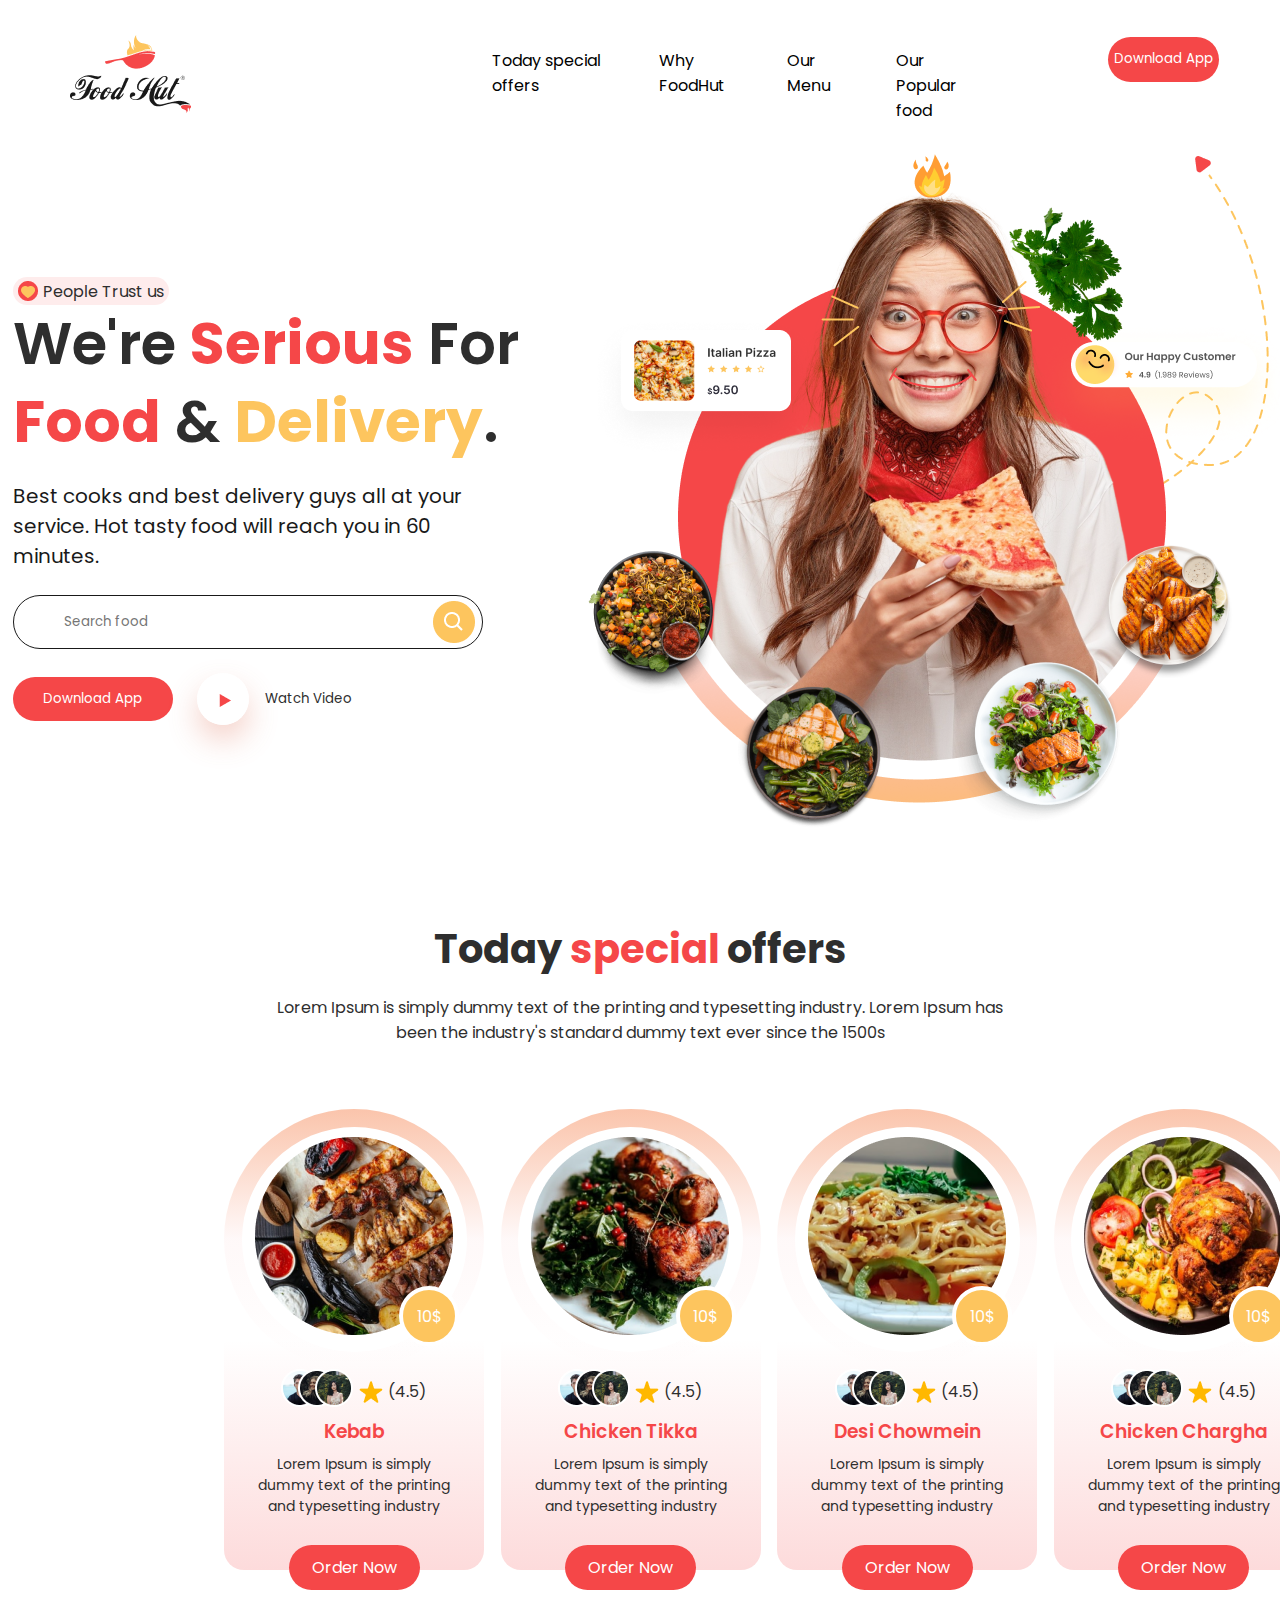
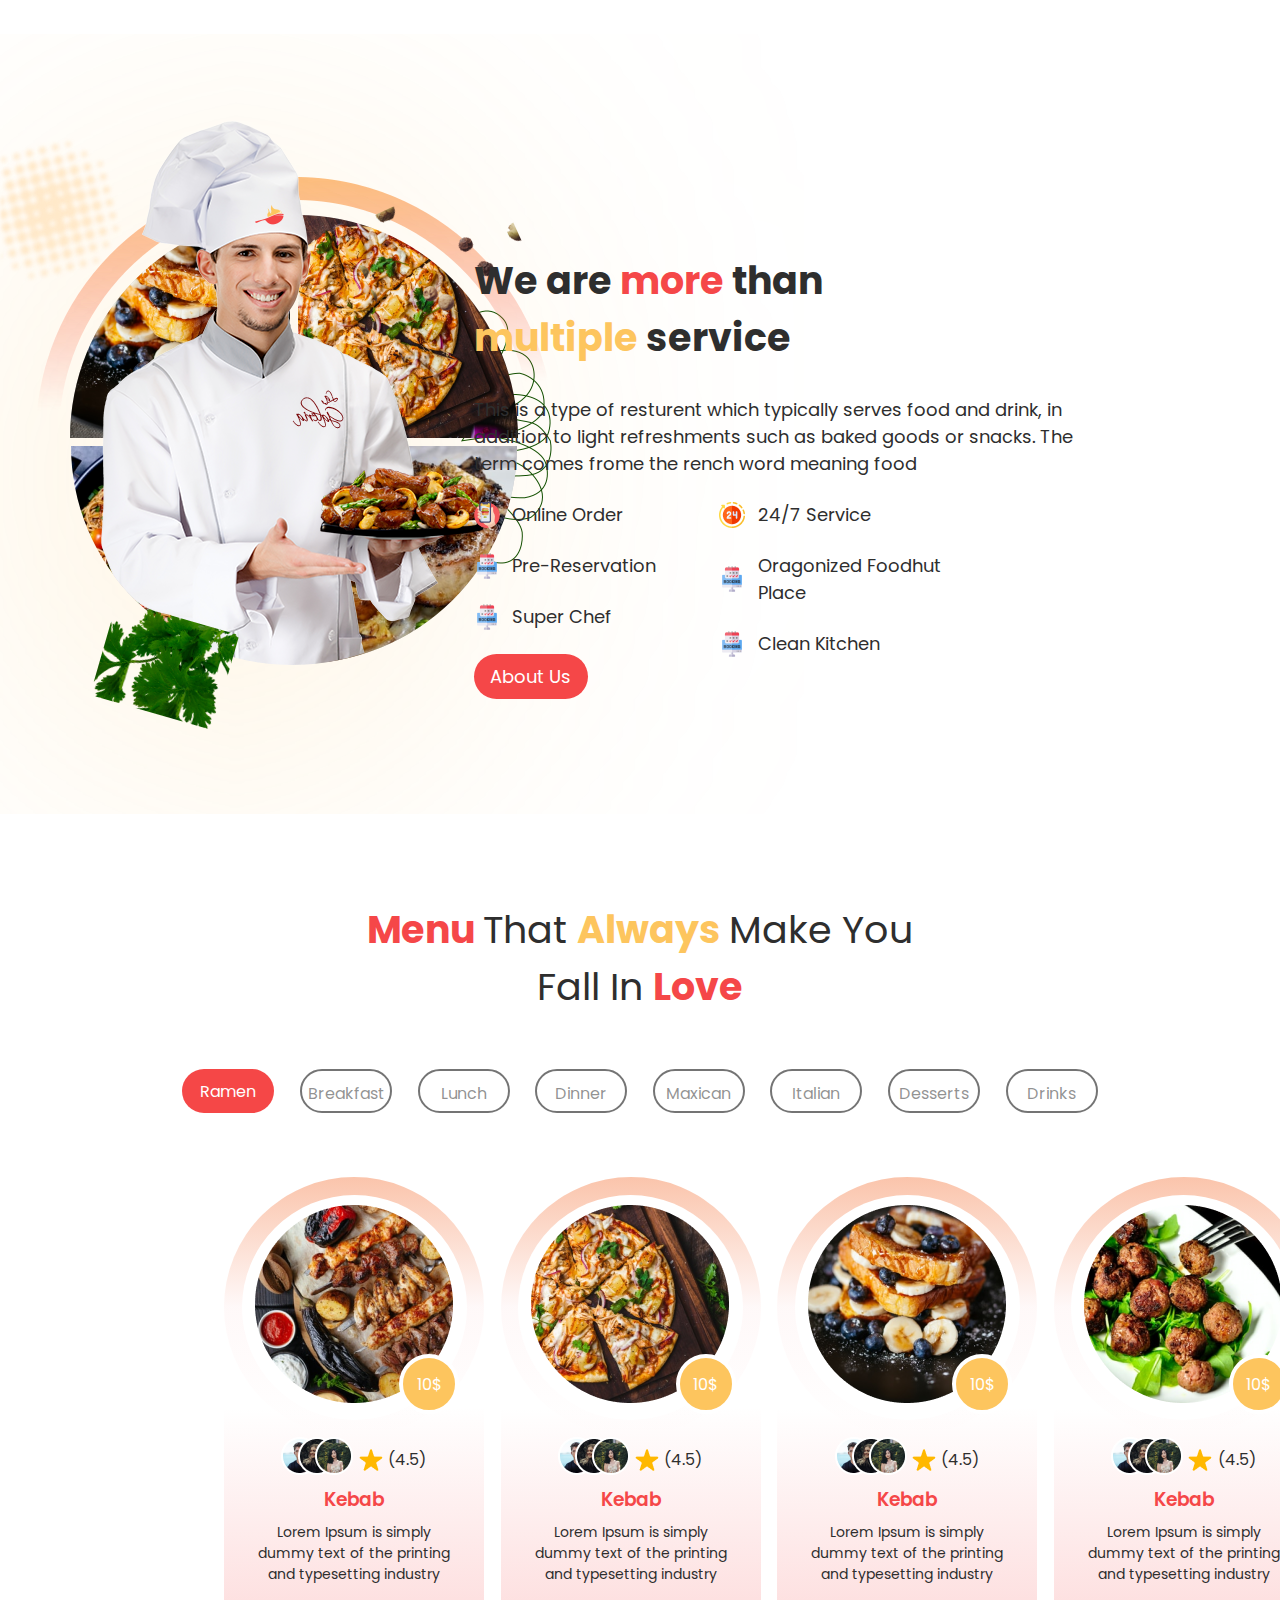
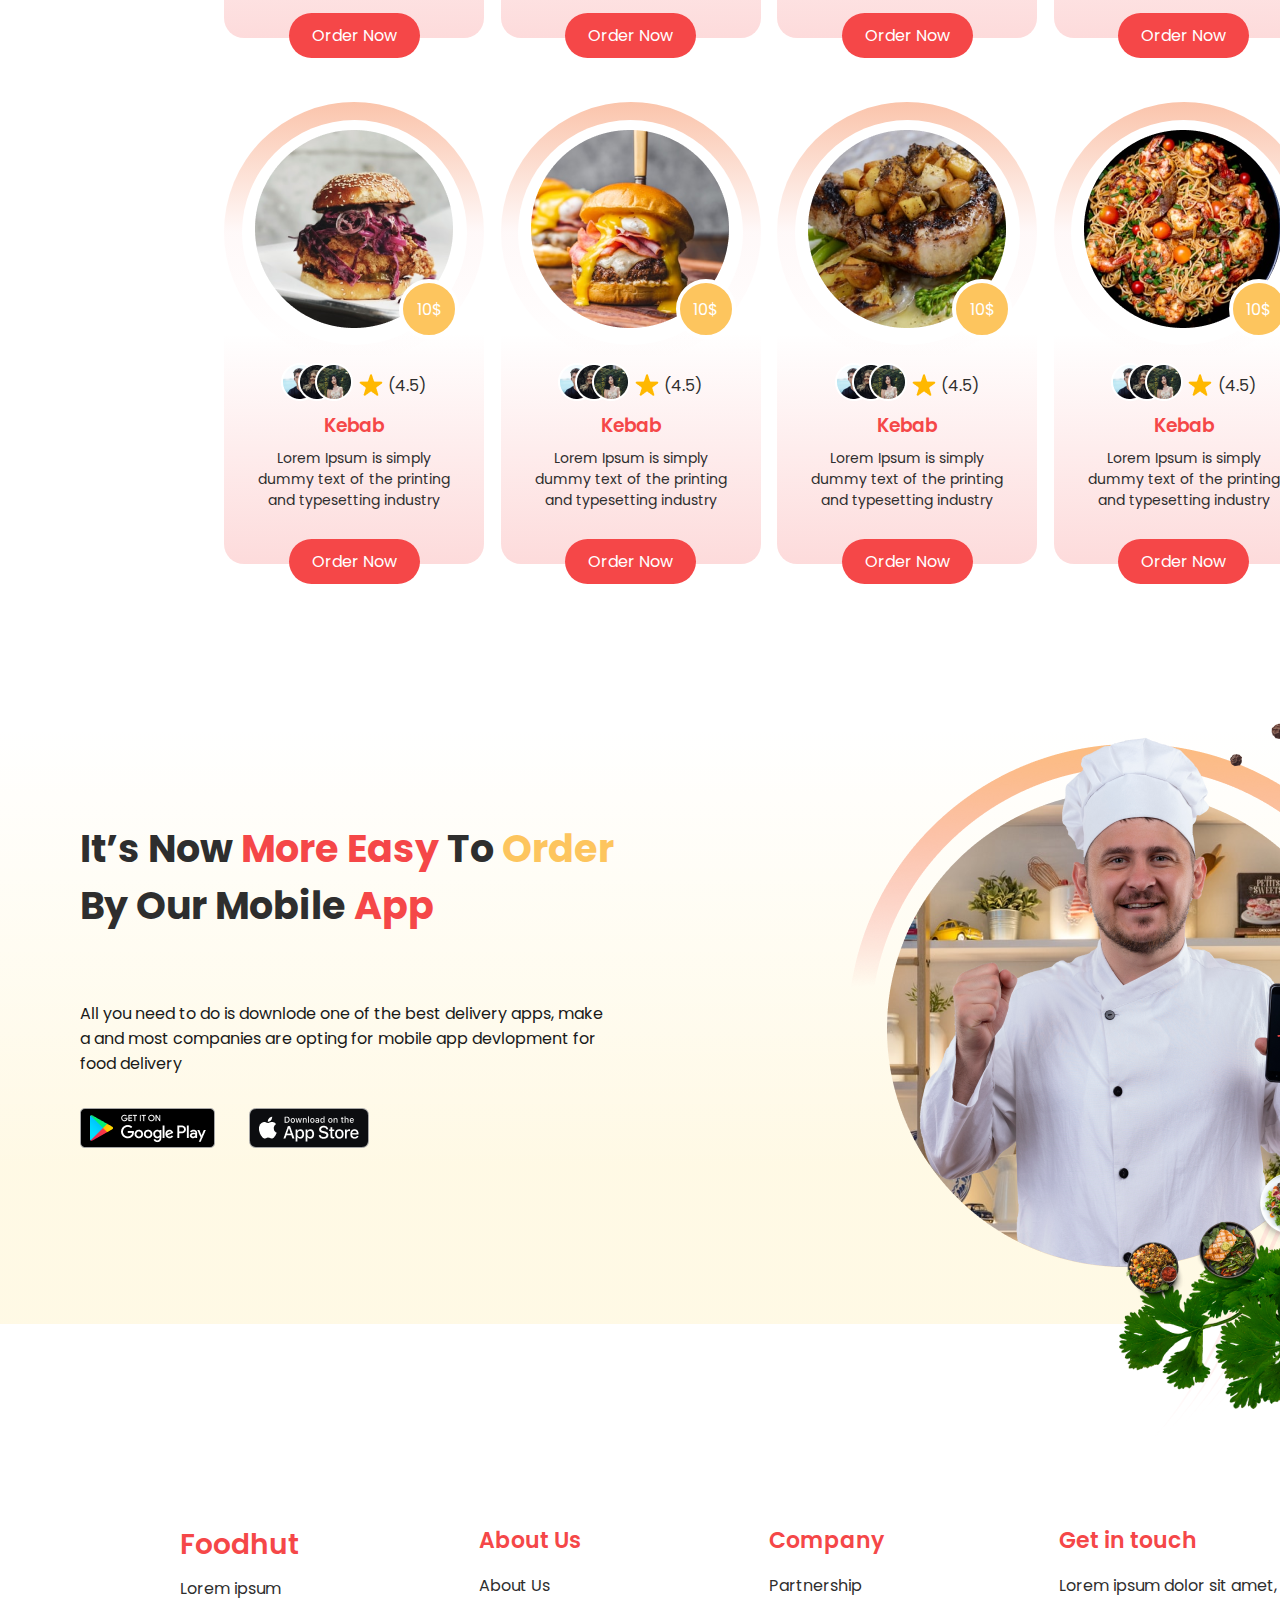
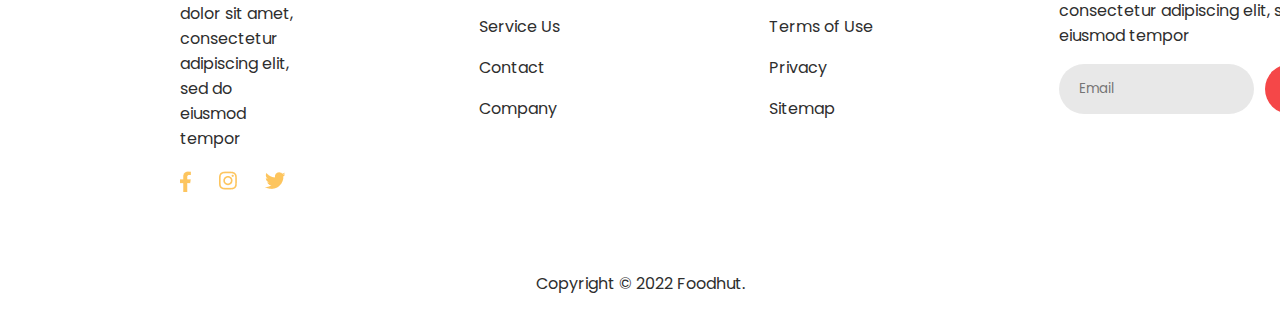
==== Senai-main/Senai-main/Food-Hut-main/index.html @ 5b0bd062 "Add files via upload" ====
<!DOCTYPE html>
<html lang="pt-br">

<head>
    <meta charset="UTF-8">
    <meta http-equiv="X-UA-Compatible" content="IE=edge">
    <meta name="viewport" content="width=device-width, initial-scale=1.0">
    <link rel="stylesheet" href="assets/css/reset.css">
    <link rel="stylesheet" href="assets/css/principal.css">
    <title>Food Hut</title>
</head>

<body>
    <header>
        <div class="img">
            <img src="assets/image/Logo.png" alt="">
        </div>
        <div>
            <nav>
                <a href="#">Today special offers</a>
                <a href="#">Why FoodHut</a>
                <a href="#">Our Menu</a>
                <a href="#">Our Popular food</a>
                <button class="button" id="button_header">Download App</button>
            </nav>
        </div>
    </header>

    <main>
        <section class="main_1">
            <div>
                <div class="heart">
                    <img src="assets/image/heart.png" alt="">
                    <span> People Trust us </span>
                </div>
                <h1 class="titulo">We're <span class="red_color">Serious</span> For <span class="red_color">Food</span> & <span class="yellow_color">Delivery</span>.</h1>
                <p>Best cooks and best delivery guys all at your service. Hot tasty food will reach you in 60 minutes.</p>
                <div class="search"><input type="search" name="" id="pesquisa" placeholder="Search food"><img class="yellow_search"src="assets/image/search.png" alt=""></div>
                <div class="two_buttons">
                    <input class="button" type="button" value="Download App">
                    <button class="video"><img src="assets/image/button_play.png" alt="">Watch Video</button>
                </div>
            </div>
            <div class="mulher">
                <img src="assets/image/mulher-telainicial.png" alt="">
            </div>
        </section>

        <section class="main_2">
            <div class="conteudo">
                <h2 class="titulo2">Today <span class="red_color">special</span> offers</h2>
                <p>Lorem Ipsum is simply dummy text of the printing and typesetting industry. Lorem Ipsum has been the industry's standard dummy text ever since the 1500s</p>
            </div>
            <div class="pratos">
                <div class="prato">
                    <div class="gradiente_div">
                        <div class="white_div">
                            <div class="comida_png">
                                <img src="assets/image/prato1.png" alt="">
                            </div>
                        </div>
                    </div>
                    <div class="price"><span>10$</span></div>
                        <div class="pessoas">
                            <div class="imagens">
                                <img class="imagem1" src="assets/image/iconepequeno.png" alt="">
                                <img src="assets/image/iconepequeno1.png" alt="">
                                <img src="assets/image/iconepequeno2.png" alt="">
                            </div>
                            <img src="assets/image/star.png" alt="">
                            <span>(4.5)</span>
                        </div>
                    <h3 class="nome_prato">Kebab</h3>
                    <p>Lorem Ipsum is simply dummy text of the printing and typesetting industry</p>
                    <button class="order_now">Order Now</button>
                </div>
                <div class="prato">
                    <div class="gradiente_div">
                        <div class="white_div">
                            <div class="comida_png">
                                <img src="assets/image/prato2.png" alt="">
                            </div>
                        </div>
                    </div>
                    <div class="price"><span>10$</span></div>
                        <div class="pessoas">
                            <div class="imagens">
                                <img class="imagem1" src="assets/image/iconepequeno.png" alt="">
                                <img src="assets/image/iconepequeno1.png" alt="">
                                <img src="assets/image/iconepequeno2.png" alt="">
                            </div>
                            <img src="assets/image/star.png" alt="">
                            <span>(4.5)</span>
                        </div>
                    <h3 class="nome_prato">Chicken Tikka</h3>
                    <p>Lorem Ipsum is simply dummy text of the printing and typesetting industry</p>
                    <button class="order_now">Order Now</button>
                </div>
                <div class="prato">
                    <div class="gradiente_div">
                        <div class="white_div">
                            <div class="comida_png">
                                <img src="assets/image/prato3.png" alt="">
                            </div>
                        </div>
                    </div>
                    <div class="price"><span>10$</span></div>
                        <div class="pessoas">
                            <div class="imagens">
                                <img class="imagem1" src="assets/image/iconepequeno.png" alt="">
                                <img src="assets/image/iconepequeno1.png" alt="">
                                <img src="assets/image/iconepequeno2.png" alt="">
                            </div>
                            <img src="assets/image/star.png" alt="">
                            <span>(4.5)</span>
                        </div>
                    <h3 class="nome_prato">Desi Chowmein</h3>
                    <p>Lorem Ipsum is simply dummy text of the printing and typesetting industry</p>
                    <button class="order_now">Order Now</button>
                </div>
                <div class="prato">
                    <div class="gradiente_div">
                        <div class="white_div">
                            <div class="comida_png">
                                <img src="assets/image/prato4.png" alt="">
                            </div>
                        </div>
                    </div>
                    <div class="price"><span>10$</span></div>
                        <div class="pessoas">
                            <div class="imagens">
                                <img class="imagem1" src="assets/image/iconepequeno.png" alt="">
                                <img src="assets/image/iconepequeno1.png" alt="">
                                <img src="assets/image/iconepequeno2.png" alt="">
                            </div>
                            <img src="assets/image/star.png" alt="">
                            <span>(4.5)</span>
                        </div>
                    <h3 class="nome_prato">Chicken Chargha</h3>
                    <p>Lorem Ipsum is simply dummy text of the printing and typesetting industry</p>
                    <button class="order_now">Order Now</button>
                </div>
            </div>
        </section>

        <section class="main_3">
            <div class="mano">
                <div>
                    <img src="assets/image/cozinheiro (1).png" alt="">
                </div>
            </div>
            <div class="lado2">
                <div>
                    <h2 class="titulo3">We are <span class="red_color">more</span> than <span class="yellow_color">multiple</span> service</h2>
                    <p>This is a type of resturent which typically serves food and drink, in addition to light refreshments such as baked goods or snacks. The term comes frome the rench word meaning food</p>
                </div>
                <div class="servicos">
                    <div class="servico1">
                        <h5 class="servico"><img src="assets/image/icon1.png" alt="">Online Order</h5>
                        <h5 class="servico"><img src="assets/image/icon3-6.png" alt="">Pre-Reservation</h5>
                        <h5 class="servico"><img src="assets/image/icon3-6.png" alt="">Super Chef</h5>
                        <button class="about_us">About Us</button>
                    </div>
                    <div class="servico2">
                        <h5 class="servico"><img src="assets/image/icon2.png" alt="">24/7 Service</h5>
                        <h5 class="servico"><img src="assets/image/icon3-6.png" alt="">Oragonized Foodhut Place</h5>
                        <h5 class="servico"><img src="assets/image/icon3-6.png" alt="">Clean Kitchen</h5>
                    </div>
                </div>
            </div>
        </section>

        <section class="main_4">
            <div>
                <h2 class="titulo4"><span class="red_color"> Menu </span> That <span class="yellow_color"> Always </span> Make You Fall In <span class="red_color"> Love </span></h2>
            </div>
            <ul class="lista" id="link">
                <li><a id="ramen" href="#">Ramen</a></li>
                <li><a class="opacidade" href="#">Breakfast</a></li>
                <li><a class="opacidade" href="#">Lunch</a></li>
                <li><a class="opacidade" href="#">Dinner</a></li>
                <li><a class="opacidade" href="#">Maxican</a></li>
                <li><a class="opacidade" href="#">Italian</a></li>
                <li><a class="opacidade" href="#">Desserts</a></li>
                <li><a class="opacidade" href="#">Drinks</a></li>
            </ul>
            <div class="pratos">
                <div class="prato">
                    <div class="gradiente_div">
                        <div class="white_div">
                            <div class="comida_png">
                                <img src="assets/image/prato5.png" alt="">
                            </div>
                        </div>
                    </div>
                    <div class="price"><span>10$</span></div>
                        <div class="pessoas">
                            <div class="imagens">
                                <img class="imagem1" src="assets/image/iconepequeno.png" alt="">
                                <img src="assets/image/iconepequeno1.png" alt="">
                                <img src="assets/image/iconepequeno2.png" alt="">
                            </div>
                            <img src="assets/image/star.png" alt="">
                            <span>(4.5)</span>
                        </div>
                    <h3 class="nome_prato">Kebab</h3>
                    <p>Lorem Ipsum is simply dummy text of the printing and typesetting industry</p>
                    <button class="order_now">Order Now</button>
                </div>
                <div class="prato">
                    <div class="gradiente_div">
                        <div class="white_div">
                            <div class="comida_png">
                                <img src="assets/image/prato6.png" alt="">
                            </div>
                        </div>
                    </div>
                    <div class="price"><span>10$</span></div>
                        <div class="pessoas">
                            <div class="imagens">
                                <img class="imagem1" src="assets/image/iconepequeno.png" alt="">
                                <img src="assets/image/iconepequeno1.png" alt="">
                                <img src="assets/image/iconepequeno2.png" alt="">
                            </div>
                            <img src="assets/image/star.png" alt="">
                            <span>(4.5)</span>
                        </div>
                    <h3 class="nome_prato">Kebab</h3>
                    <p>Lorem Ipsum is simply dummy text of the printing and typesetting industry</p>
                    <button class="order_now">Order Now</button>
                </div>
                <div class="prato">
                    <div class="gradiente_div">
                        <div class="white_div">
                            <div class="comida_png">
                                <img src="assets/image/prato7.png" alt="">
                            </div>
                        </div>
                    </div>
                    <div class="price"><span>10$</span></div>
                        <div class="pessoas">
                            <div class="imagens">
                                <img class="imagem1" src="assets/image/iconepequeno.png" alt="">
                                <img src="assets/image/iconepequeno1.png" alt="">
                                <img src="assets/image/iconepequeno2.png" alt="">
                            </div>
                            <img src="assets/image/star.png" alt="">
                            <span>(4.5)</span>
                        </div>
                    <h3 class="nome_prato">Kebab</h3>
                    <p>Lorem Ipsum is simply dummy text of the printing and typesetting industry</p>
                    <button class="order_now">Order Now</button>
                </div>
                <div class="prato">
                    <div class="gradiente_div">
                        <div class="white_div">
                            <div class="comida_png">
                                <img src="assets/image/prato8.png" alt="">
                            </div>
                        </div>
                    </div>
                    <div class="price"><span>10$</span></div>
                        <div class="pessoas">
                            <div class="imagens">
                                <img class="imagem1" src="assets/image/iconepequeno.png" alt="">
                                <img src="assets/image/iconepequeno1.png" alt="">
                                <img src="assets/image/iconepequeno2.png" alt="">
                            </div>
                            <img src="assets/image/star.png" alt="">
                            <span>(4.5)</span>
                        </div>
                    <h3 class="nome_prato">Kebab</h3>
                    <p>Lorem Ipsum is simply dummy text of the printing and typesetting industry</p>
                    <button class="order_now">Order Now</button>
                </div>
            </div>
            <div class="pratos">
                <div class="prato">
                    <div class="gradiente_div">
                        <div class="white_div">
                            <div class="comida_png">
                                <img src="assets/image/prato9.png" alt="">
                            </div>
                        </div>
                    </div>
                    <div class="price"><span>10$</span></div>
                        <div class="pessoas">
                            <div class="imagens">
                                <img class="imagem1" src="assets/image/iconepequeno.png" alt="">
                                <img src="assets/image/iconepequeno1.png" alt="">
                                <img src="assets/image/iconepequeno2.png" alt="">
                            </div>
                            <img src="assets/image/star.png" alt="">
                            <span>(4.5)</span>
                        </div>
                    <h3 class="nome_prato">Kebab</h3>
                    <p>Lorem Ipsum is simply dummy text of the printing and typesetting industry</p>
                    <button class="order_now">Order Now</button>
                </div>
                <div class="prato">
                    <div class="gradiente_div">
                        <div class="white_div">
                            <div class="comida_png">
                                <img src="assets/image/prato10.png" alt="">
                            </div>
                        </div>
                    </div>
                    <div class="price"><span>10$</span></div>
                        <div class="pessoas">
                            <div class="imagens">
                                <img class="imagem1" src="assets/image/iconepequeno.png" alt="">
                                <img src="assets/image/iconepequeno1.png" alt="">
                                <img src="assets/image/iconepequeno2.png" alt="">
                            </div>
                            <img src="assets/image/star.png" alt="">
                            <span>(4.5)</span>
                        </div>
                    <h3 class="nome_prato">Kebab</h3>
                    <p>Lorem Ipsum is simply dummy text of the printing and typesetting industry</p>
                    <button class="order_now">Order Now</button>
                </div>
                <div class="prato">
                    <div class="gradiente_div">
                        <div class="white_div">
                            <div class="comida_png">
                                <img src="assets/image/prato11.png" alt="">
                            </div>
                        </div>
                    </div>
                    <div class="price"><span>10$</span></div>
                        <div class="pessoas">
                            <div class="imagens">
                                <img class="imagem1" src="assets/image/iconepequeno.png" alt="">
                                <img src="assets/image/iconepequeno1.png" alt="">
                                <img src="assets/image/iconepequeno2.png" alt="">
                            </div>
                            <img src="assets/image/star.png" alt="">
                            <span>(4.5)</span>
                        </div>
                    <h3 class="nome_prato">Kebab</h3>
                    <p>Lorem Ipsum is simply dummy text of the printing and typesetting industry</p>
                    <button class="order_now">Order Now</button>
                </div>
                <div class="prato">
                    <div class="gradiente_div">
                        <div class="white_div">
                            <div class="comida_png">
                                <img src="assets/image/prato12.png" alt="">
                            </div>
                        </div>
                    </div>
                    <div class="price"><span>10$</span></div>
                        <div class="pessoas">
                            <div class="imagens">
                                <img class="imagem1" src="assets/image/iconepequeno.png" alt="">
                                <img src="assets/image/iconepequeno1.png" alt="">
                                <img src="assets/image/iconepequeno2.png" alt="">
                            </div>
                            <img src="assets/image/star.png" alt="">
                            <span>(4.5)</span>
                        </div>
                    <h3 class="nome_prato">Kebab</h3>
                    <p>Lorem Ipsum is simply dummy text of the printing and typesetting industry</p>
                    <button class="order_now">Order Now</button>
                </div>
            </div>
        </section>

        <section class="main_5">
            <div class="div_esquerda">
                <h2 class="titulo5">It’s Now <span class="red_color"> More Easy </span class="red_color"> to <span class="yellow_color"> Order </span> by Our Mobile <span class="red_color"> App </span></h2>
                <p>All you need to do is downlode one of the best delivery apps, make a and most companies are opting for mobile app devlopment for food delivery</p>
                <div class="instalar">
                    <img src="assets/image/google play.png" alt="">
                    <img src="assets/image/app store.png" alt="">
                </div>
            </div>
            <div class="rapaz">
                <img src="assets/image/rapaz3.png" alt=" ">
            </div>
        </section>
    </main>

    <footer>
        <div class="footer">
            <div class="foodhut">
                <h3 class="titulo6">Foodhut</h3>
                <p>Lorem ipsum dolor sit amet, consectetur adipiscing elit, sed do eiusmod tempor </p>
                <div class="social">
                    <a href=""><img src="assets/image/facebook.png " alt=" "></a>
                    <a href=""><img src="assets/image/instagram.png " alt=" "></a>
                    <a href=""><img src="assets/image/twitter.png " alt=" "></a>
                </div>
            </div>
            <div>
                <ul class="sobre">
                    <h3 class="subtitulo">About Us</h3>
                    <li><a class="lista1" href="">About Us</a></li>
                    <li><a class="lista1" href="">Service Us</a></li>
                    <li><a class="lista1" href="">Contact</a></li>
                    <li><a class="lista1" href="">Company</a></li>
                </ul>
            </div>
            <div>
                <ul class="sobre">
                    <h3 class="subtitulo">Company</h3>
                    <li><a class="lista1" href="">Partnership</a></li>
                    <li><a class="lista1" href="">Terms of Use</a></li>
                    <li><a class="lista1" href="">Privacy</a></li>
                    <li><a class="lista1" href="">Sitemap</a></li>
                </ul>
            </div>
            <div class="subscribe">
                <h3>Get in touch</h3>
                <p>Lorem ipsum dolor sit amet, consectetur adipiscing elit, sed do eiusmod tempor</p>
                <div class="sub_botoes">
                    <input class="email" type="email " name=" " id=" " placeholder="Email ">
                    <input class="submit" type="submit " value="Subscribe ">
                </div>
            </div>
        </div>
        <div class="copyright">
            <p>Copyright © 2022 Foodhut.</p>
        </div>
    </footer>
</body>

</html>
---- Senai-main/Senai-main/Food-Hut-main/assets/css/principal.css ----
@import url('https://fonts.googleapis.com/css2?family=Poppins:ital,wght@0,100;0,200;0,300;0,400;0,500;0,600;0,700;0,800;0,900;1,100;1,200;1,300;1,400;1,500;1,600;1,700;1,800;1,900&display=swap');
* {
    padding: 0;
    margin: 0;
    box-sizing: border-box;
    font-family: 'Poppins', sans-serif;
    font-weight: 400;
    color: #2E2E2E;
}

header {
    display: flex;
    align-items: center;
    justify-content: space-between;
}

header .img {
    margin-right: 16.8rem;
    margin-top: 2rem;
    margin-left: 4.375rem;
}

nav {
    display: flex;
    margin-right: 3.8rem;
}

nav a {
    margin-top: 3rem;
    color: #000;
    text-decoration: dashed;
    margin-right: 1.5rem;
    margin-left: 2rem;
    display: flex;
    flex-direction: row;
    align-items: flex-start;
    padding: 0px;
    gap: 50px;
}

#button_header {
    margin-top: 2.3rem;
    margin-left: 6rem;
}

.button {
    background-color: #F54748;
    width: 10rem;
    height: 2.8rem;
    border-radius: 6.25rem;
    border: none;
    color: #fff;
}

body {
    overflow-x: hidden;
}

.main_1 {
    margin-top: 1.5rem;
    display: flex;
    justify-content: space-around;
    align-items: center;
}

.heart {
    width: fit-content;
    padding: 5px;
    font-size: 1rem;
    height: 28px;
    background: rgba(245, 71, 71, 0.1);
    border-radius: 100px;
    display: flex;
    align-items: center;
    gap: 5px;
}

.titulo {
    font-size: 58px;
    width: 530px;
    height: 156px;
    line-height: 78px;
    font-weight: 600;
}

.main_1 .red_color {
    color: #F54748;
    font-weight: 650;
}

.main_1 .yellow_color {
    color: #FDC55E;
    font-weight: 650;
}

.main_1 p {
    margin-top: 20px;
    width: 500px;
    font-size: 20px;
    color: #191919;
}

#pesquisa {
    border-radius: 100px;
    border: 0.1px solid #191919;
    width: 470px;
    height: 54px;
    padding-left: 20px;
    background-image: url('/Food-Hut-main/assets/image/blacksearch.png');
    background-repeat: no-repeat;
    background-position: 20px center;
    padding-left: 50px;
}

.search {
    margin-top: 1.5rem;
    display: flex;
    align-items: center;
  
}

.yellow_search {
    margin-left: -50px;
}

.two_buttons {
    display: flex;
    align-items: center;
    gap: 1.5rem;
    margin-top: 1.5rem;
}

.video {
    display: flex;
    align-items: center;
    background: none;
    border: none;
    cursor: pointer;
    gap: 1rem;
}

.video img {
    height: 52px;
    box-shadow: 0 15px 30px rgba(223, 105, 81, 0.3);
    border-radius: 100%;
}

.mulher {
    margin-bottom: 1.5rem;
    width: 699px;
    height: 684px;
}

.main_2 {
    margin-top: 4rem;
}

.main_2 .red_color {
    color: #F54748;
    font-weight: 700;
    font-size: 40px;
}

.titulo2 {
    font-weight: 700;
    font-size: 40px;
}

h2,
.conteudo p {
    text-align: center;
    display: block;
    width: 60%;
    margin-inline: auto;
}

.conteudo h2 {
    margin-bottom: 1rem;
}


.pratos {
    margin-top: 4rem;
    display: flex;
    margin-inline: auto;
    width: 65%;
    align-items: center;
    gap: 2%;
}

.pessoas {
    display: flex;
    margin: 3px 0;
    align-items: center;
    gap: 2%;
    justify-content: center;
    margin-top: -0.5rem;
}

.imagens img {
    margin-left: -25px;
}

.imagens .imagem1 {
    margin-left: 0;
}

.pratos h4 {
    display: flex;
    align-items: center;
    justify-content: center;
    font-size: 20px;
    gap: 3%;
    margin-top: 1rem;
    margin-bottom: 1rem;
    font-weight: 450;
}

.pratos p {
    width: 80%;
    text-align: center;
    margin-inline: auto;
    font-size: 14px;
}

.prato {
    width: 55%;
    text-align: center;
    background: linear-gradient(179.69deg, rgba(255, 255, 255, 0) 50%, #F54748 303.75%);
    border-radius: 20px;
}

.gradiente_div {
    background-image: linear-gradient(360deg, #f5474700, #f5474709, #f57e4774);
    border-radius: 100%;
    width: 260px;
    height: 260px;
    margin: auto;
    display: flex;
    align-items: center;
    justify-content: center;
}

.white_div {
    background-color: white;
    border-radius: 100%;
    width: 225px;
    height: 225px;
    display: flex;
    align-items: center;
    justify-content: center;
}

.price {
    position: relative;
    background: #FDC55E;
    border-radius: 100%;
    width: 60px;
    height: 60px;
    border: 4px solid white;
    top: -83px;
    left: 175px;
    display: flex;
    justify-content: center;
    align-items: center; 
    margin-bottom: -23%;
}

.price span {
    color: white;
}

.nome_prato {
    color: #F54748;
    font-weight: 600;
    margin-bottom: 0.5rem;
}

.order_now {
    position: relative;
    bottom: -20px;
    width: 131px;
    height: 45px;
    margin-top: 0.5rem;
    background: #F54748;
    border-radius: 100px;
    border: none;
    font-size: 16px;
    color: #fff;
}

.main_3 {
    margin-top: 4rem;
    display: flex;
    align-items: center;
    width: 100%;
    height: 20%;
    gap: 2%;
}

.mano {
    width: 35%;
}

.lado2 {
    width: 48%;
    padding-top: 6rem;
    padding-left: 0;
}

.titulo3 {
    font-size: 38px;
    font-weight: 700;
    width: 400px;
    height: 80px;
    text-align: left;
    margin-left: 0;
    margin-bottom: 4rem;
}

.lado2 p {
    width: 100%;
    font-size: 18px;
}

.main_3 .red_color {
    color: #F54748;
    font-weight: 700;
}

.main_3 .yellow_color {
    color: #FDC55E;
    font-weight: 700;
}

.servicos {
    margin-top: 1.5rem;
    display: flex;
}

.servico1 {
    width: 40%;
}

.servico2 {
    width: 40%;
}

.servico {
    font-size: 18px;
    font-weight: 400;
    margin-bottom: 1.5rem;
    display: flex;
    align-items: center;
    gap: 5%;
}

.about_us {
    font-size: 18px;
    font-weight: 400;
    width: 114px;
    height: 45px;
    border-radius: 100px;
    border: none;
    background: #F54748;
    color: #fff;
}

.main_4 {
    margin-top: 5rem;
    display: inline-block;
    align-items: center;
    width: 100%;
}

.titulo4 {
    font-size: 38px;
    width: 600px;
    height: 120px;
    text-align: center;
    margin: auto;
}

.main_4 .red_color {
    color: #F54748;
    font-weight: 700;
}

.main_4 .yellow_color {
    color: #FDC55E;
    font-weight: 700;
}

.lista, #link a {
    text-decoration: none;
    display: flex;
    gap: 2%;
    justify-content: center;
    list-style: none;
    text-decoration: none;
    margin-top: 1.5rem;
}

#link a {
    display: flex;
    padding: 10px 20px;
    width: 92px;
    height: 44px;
    border-radius: 100px;
    color: rgba(25, 25, 25, 0.8);
}

#ramen {
    background: #f54747;
    color: #fff !important;
    border-radius: 100px;
    font-weight: 400;
    border: none;
}

.opacidade {
    border: 2px solid #191919;
    border-radius: 100px;
    opacity: 0.6;
}

.main_5 {
    margin-top: 10rem;
    display: flex;
    align-items: center;
    margin-inline: auto;
    height: 600px;
    background: linear-gradient(180deg, rgba(255, 255, 255, 0) 0%, rgba(253, 198, 0, 0.1) 73.18%);
}

.div_esquerda {
    margin-left: 5rem;
    padding-bottom: 80px;
}

.titulo5 {
    font-size: 38px;
    width: 580px;
    height: 134px;
    font-weight: 700;
    text-transform: capitalize;
    text-align: left;
    margin-left: 0%;
}

.titulo5 .yellow_color {
    color: #FDC55E;
    font-weight: 700;
}

.titulo5 .red_color {
    color: #F54748;
    font-weight: 700;
}

.main_5 p {
    font-size: 16px;
    color: #191919;
    margin-top: 47px;
    width: 46%;
}

.instalar {
    padding-top: 2rem;
    display: flex;
    gap: 3%;
}

.rapaz {
    position: absolute;
    left: 66%;
    margin-top: 10rem;
}

.footer {
    margin-top: 200px;
    display: flex;
}

.foodhut {
    margin-left: 180px;
    width: 17%;
}

.titulo6 {
    font-weight: 600;
    font-size: 28px;
    color: #F54748;
}

.foodhut p {
    font-size: 16px;
    margin-top: 10px;
}

.social {
    margin-top: 20px;
    display: flex;
    gap: 28px;
}

.sobre {
    list-style: none;
    margin-left: 180px;
    width: 110px;
}

.sobre li {
    margin-top: 1rem;
}

.subtitulo {
    font-size: 22px;
    font-weight: 600;
    color: #F54748;
}

.lista1 {
    text-decoration: none;
    font-size: 16px;
}

.subscribe {
    margin-left: 180px;
    width: 21%;
}

.subscribe h3{
    font-size: 22px;
    font-weight: 600;
    color: #F54748;
}

.subscribe p {
    margin-top: 1rem;
}

.sub_botoes {
    margin-top: 1rem;
    display: flex;
    gap: 4%;
    
}

.email {
    background: rgba(25, 25, 25, 0.1);
    border-radius: 38px;
    width: 195px;
    height: 50px;
    border-radius: 38px;
    border: none;
    color: #191919f6;
    padding: 20px;
}

.submit {
    width: 118px;
    height: 50px;
    text-align: center;
    background: #F54748;
    border-radius: 39px;
    border: none;
    color: #fff;
    font-weight: 500;
    font-size: 14px;
}

.copyright {
    margin-top: 4.5rem;
    text-align: center;
    margin-bottom: 1rem;
    font-weight: 400;
    font-size: 16px;
    
}
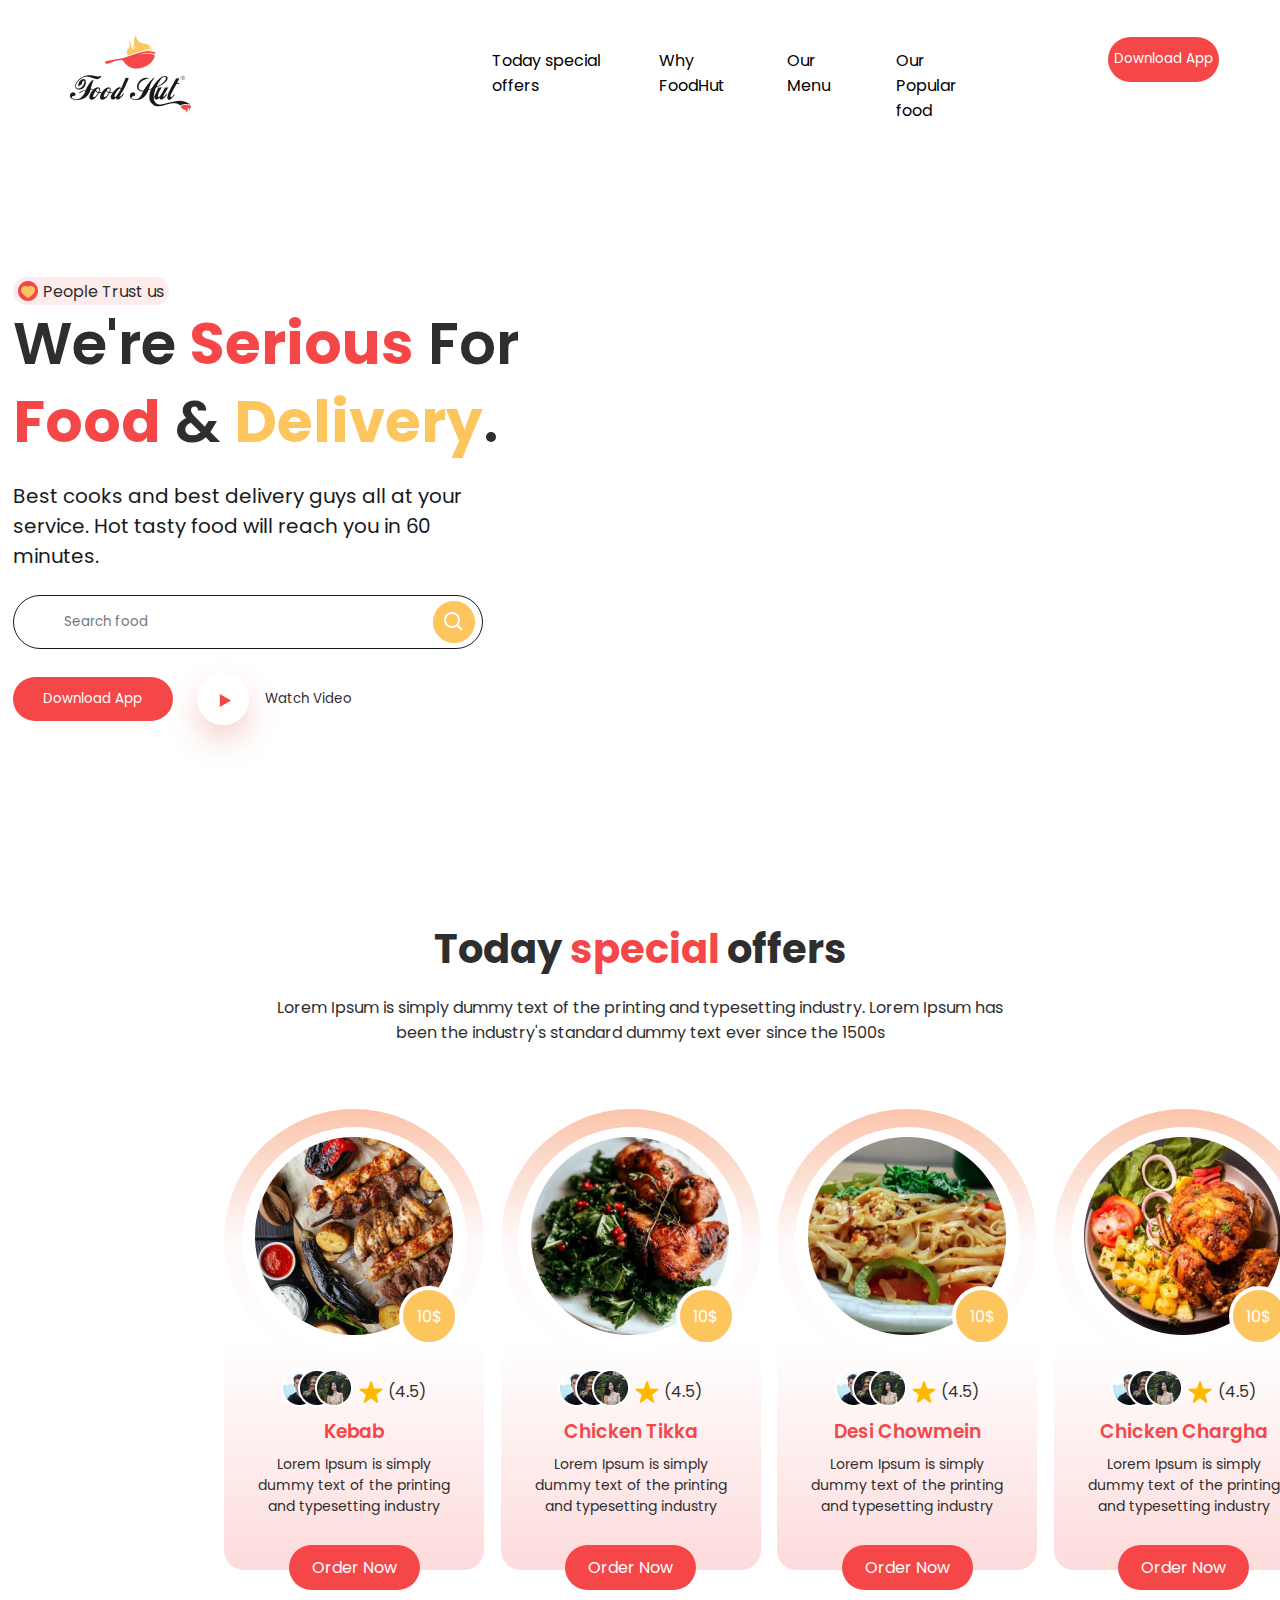
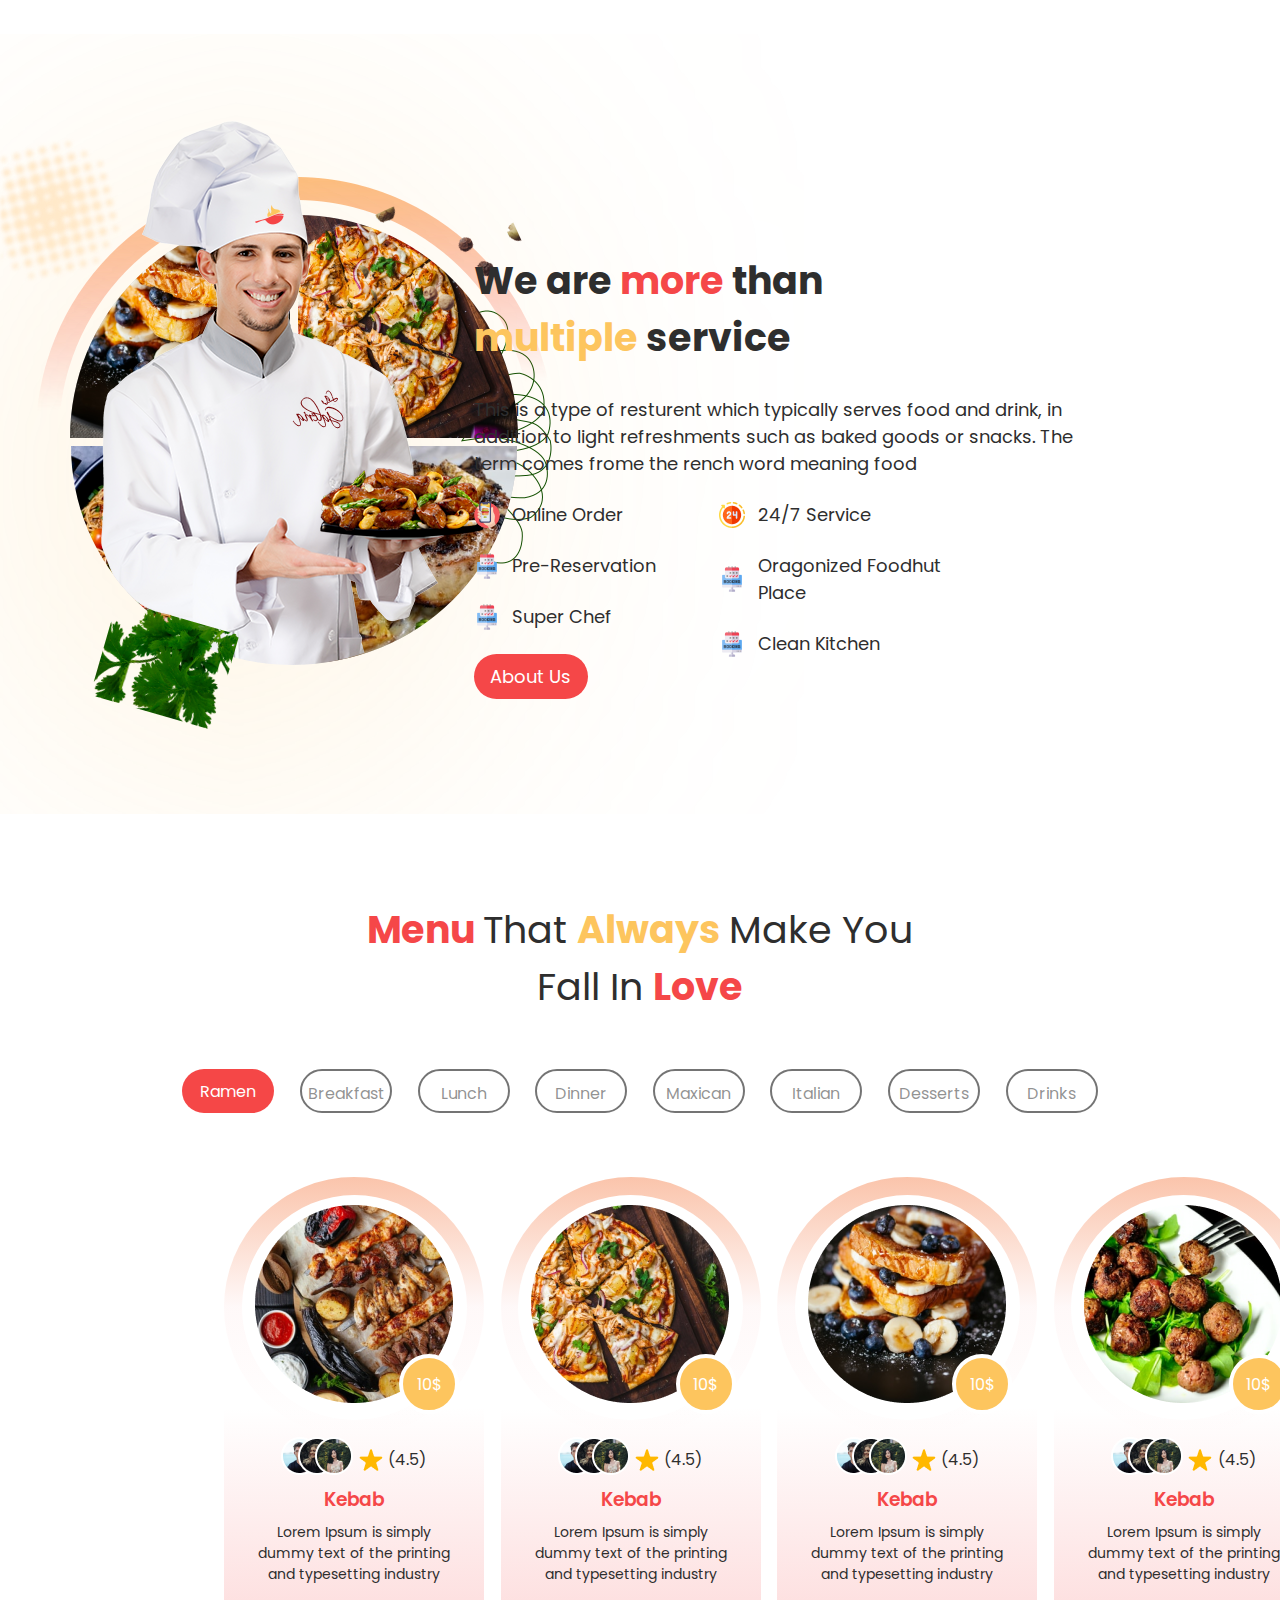
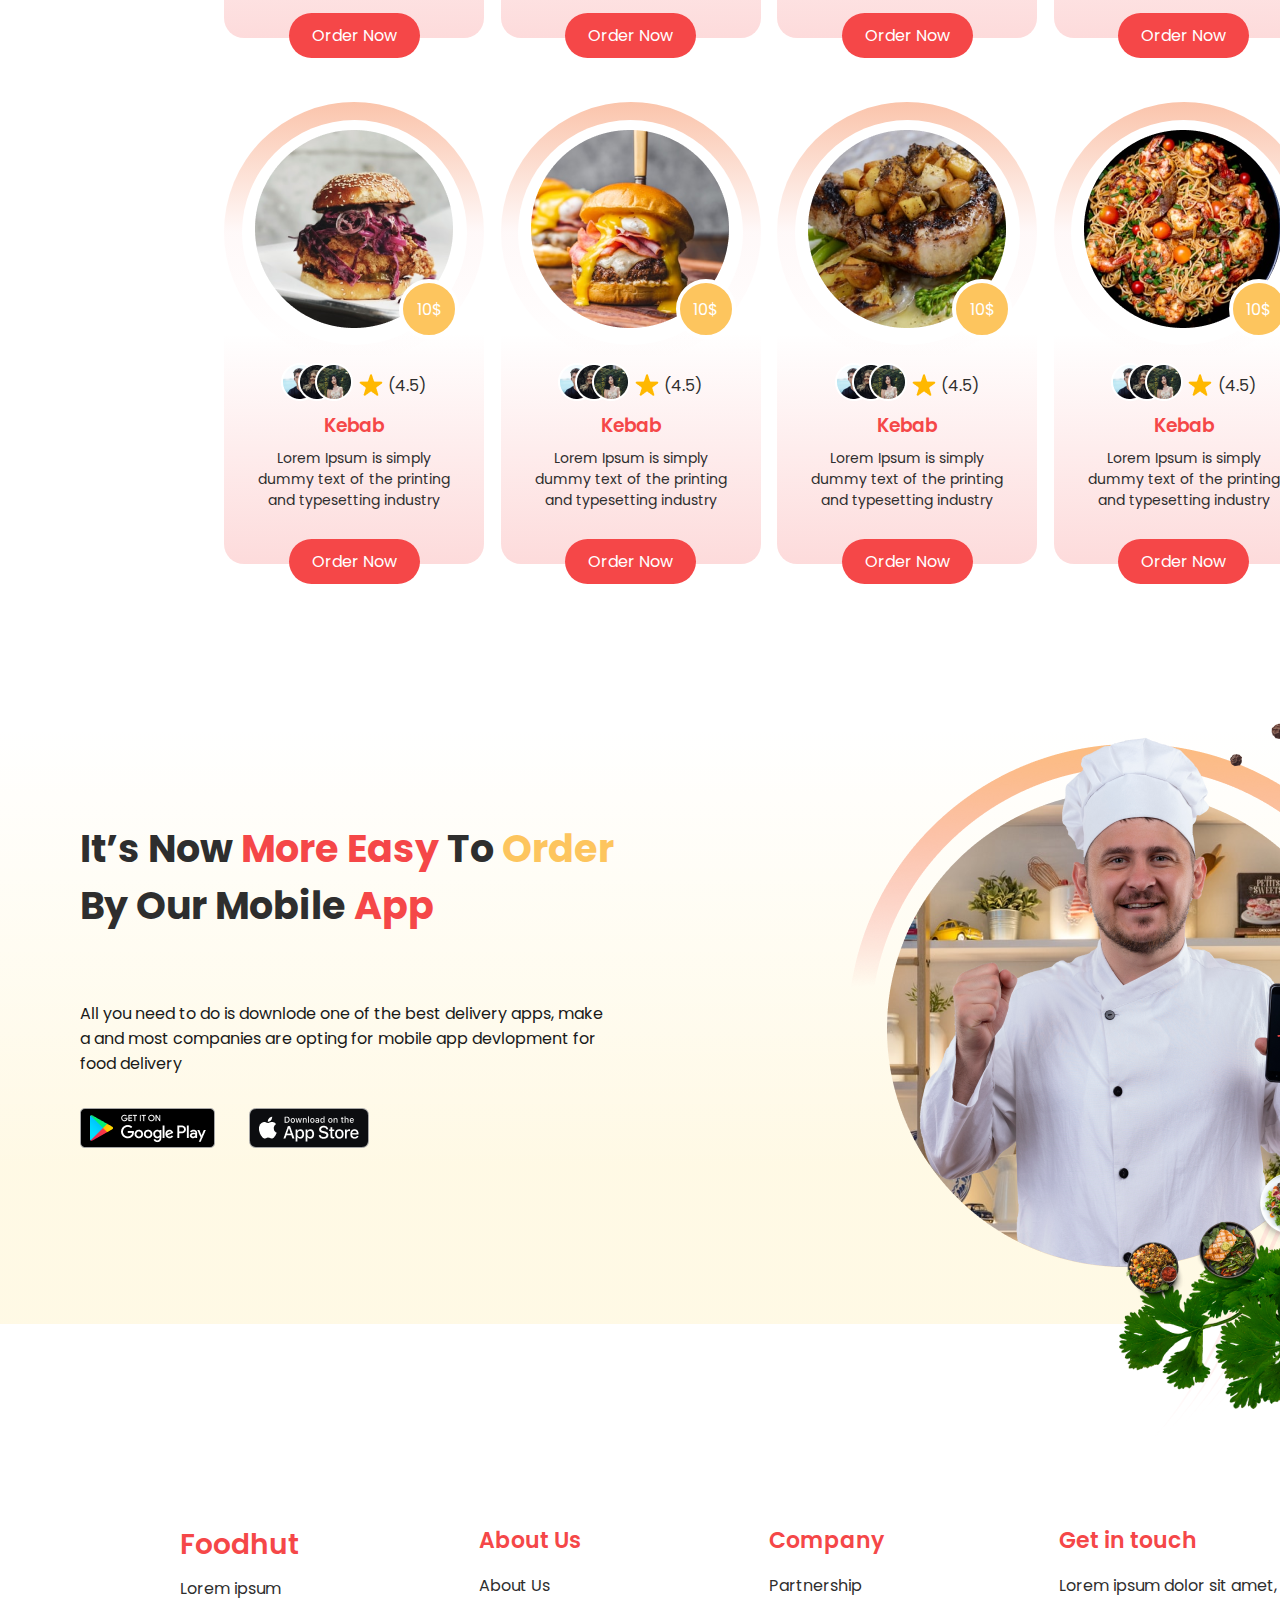
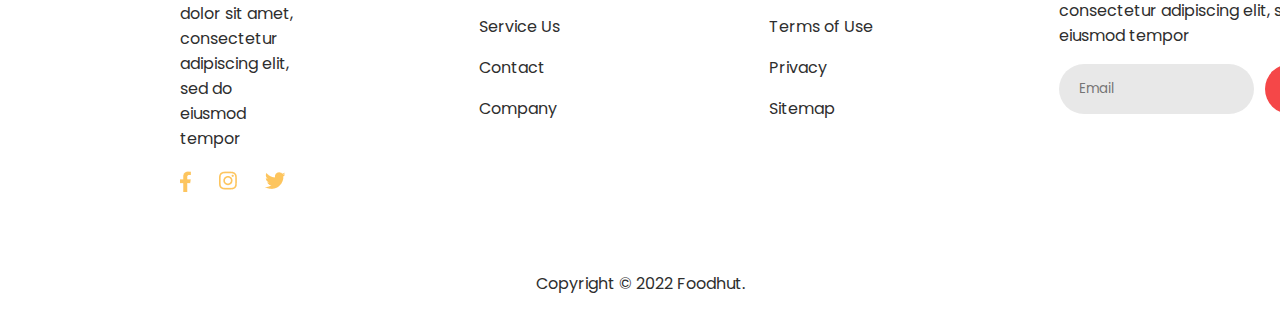
==== commit 89fdbb3f: "Update index.html" ====
--- a/Senai-main/Senai-main/Food-Hut-main/index.html
+++ b/Senai-main/Senai-main/Food-Hut-main/index.html
@@ -15,15 +15,14 @@
         <div class="img">
             <img src="assets/image/Logo.png" alt="">
         </div>
-        <div>
-            <nav>
-                <a href="#">Today special offers</a>
-                <a href="#">Why FoodHut</a>
-                <a href="#">Our Menu</a>
-                <a href="#">Our Popular food</a>
-                <button class="button" id="button_header">Download App</button>
-            </nav>
-        </div>
+        <nav>
+            <a href="#">Today special offers</a>
+            <a href="#">Why FoodHut</a>
+            <a href="#">Our Menu</a>
+            <a href="#">Our Popular food</a>
+            <button class="button" id="button_header">Download App</button>
+        </nav>
+        <img id="hamburguer" src="./assets/image/hamburguer.png" alt="">
     </header>
 
     <main>
@@ -42,8 +41,10 @@
                 </div>
             </div>
             <div class="mulher">
-                <img src="assets/image/mulher-telainicial.png" alt="">
-            </div>
+                <img src="assets/image/mulher.png" alt="">
+                <img id="flecha1" src="assets/image/flecha.svg" alt="">
+            </div>
+            
         </section>
 
         <section class="main_2">
@@ -425,4 +426,4 @@
     </footer>
 </body>
 
-</html>+</html>
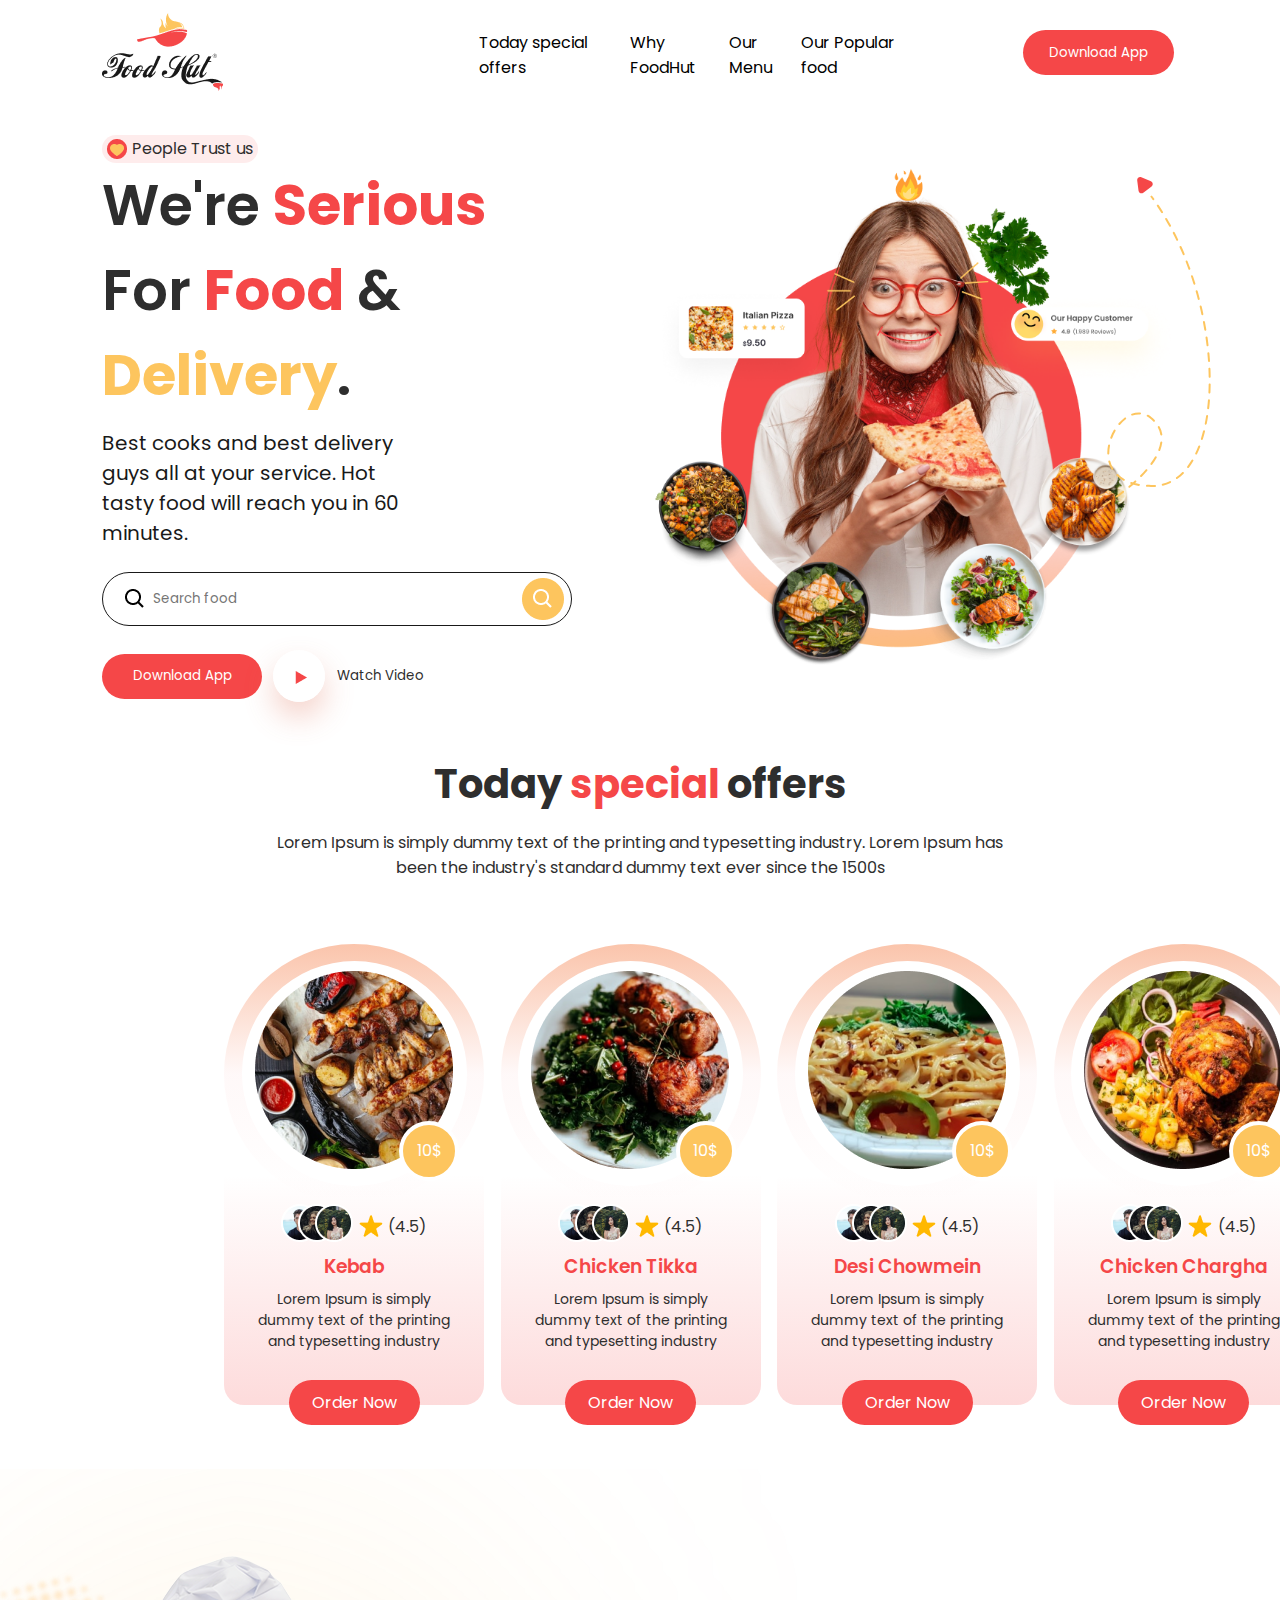
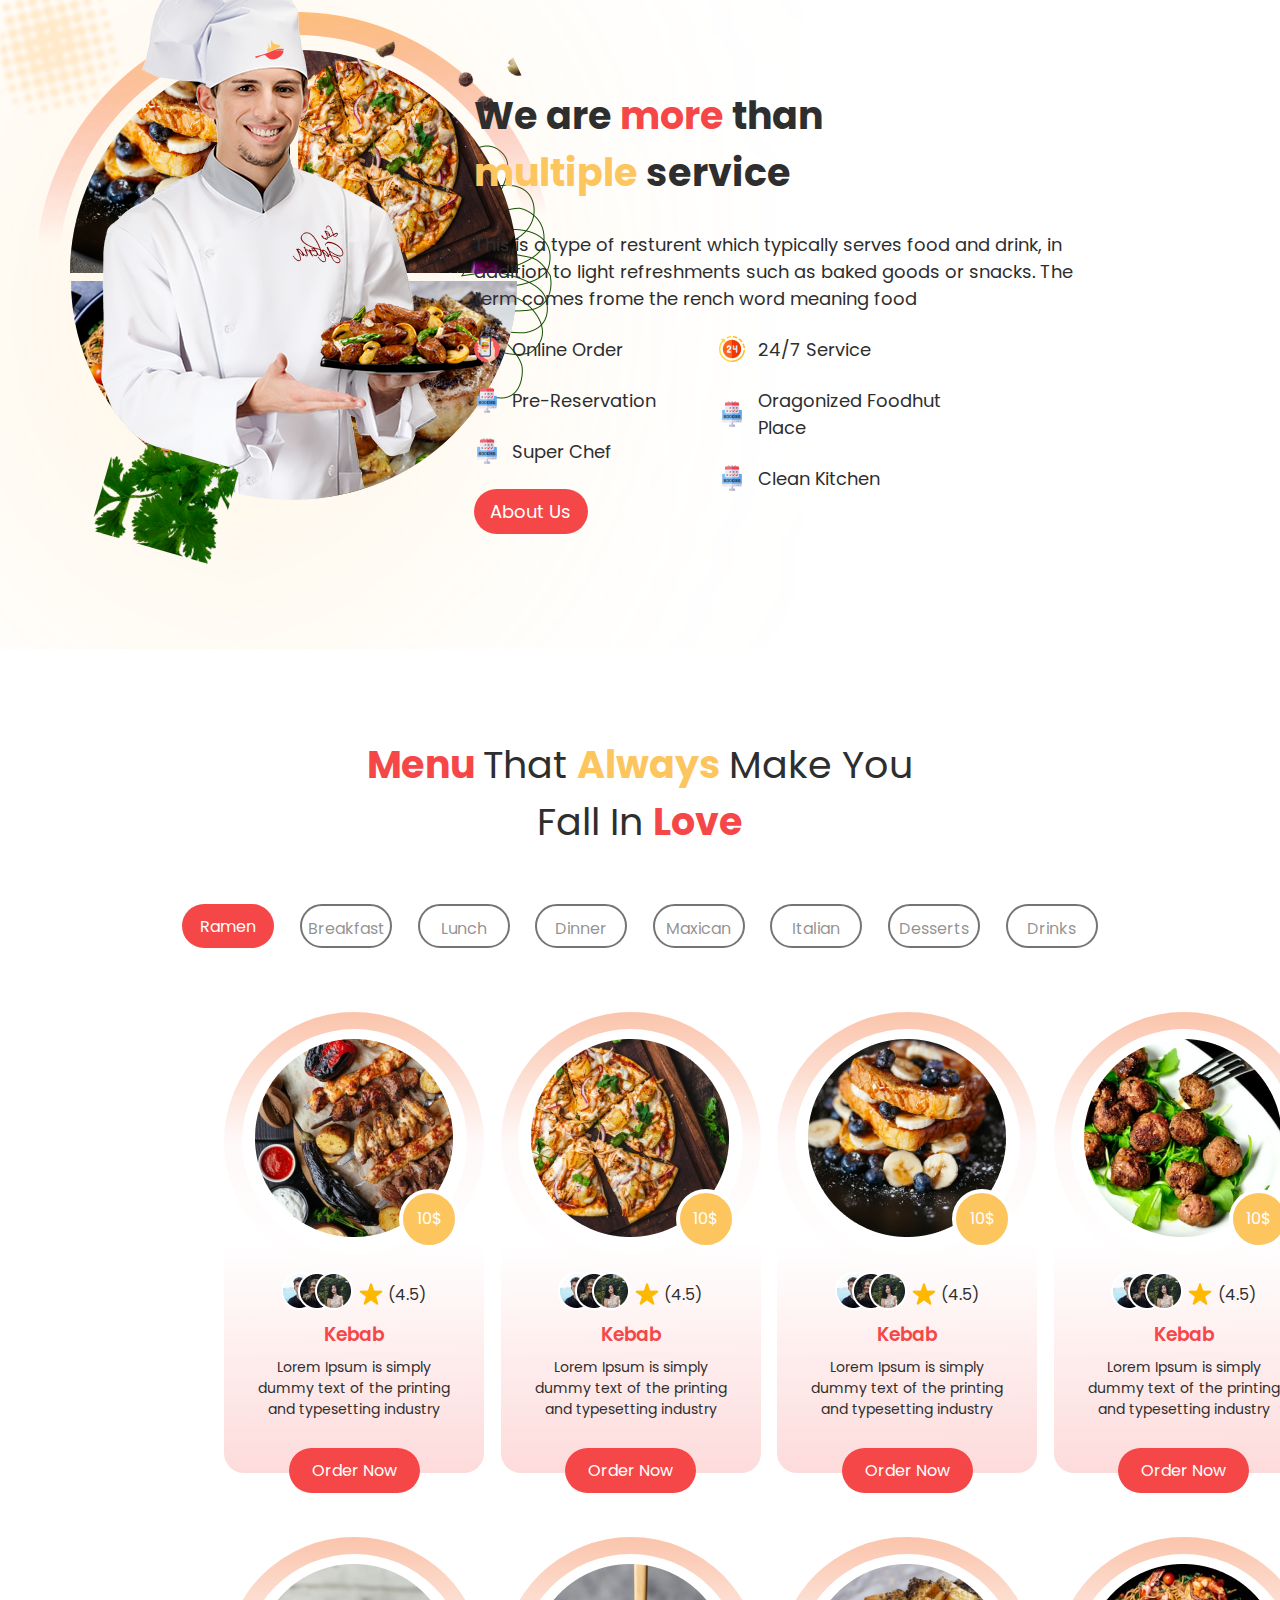
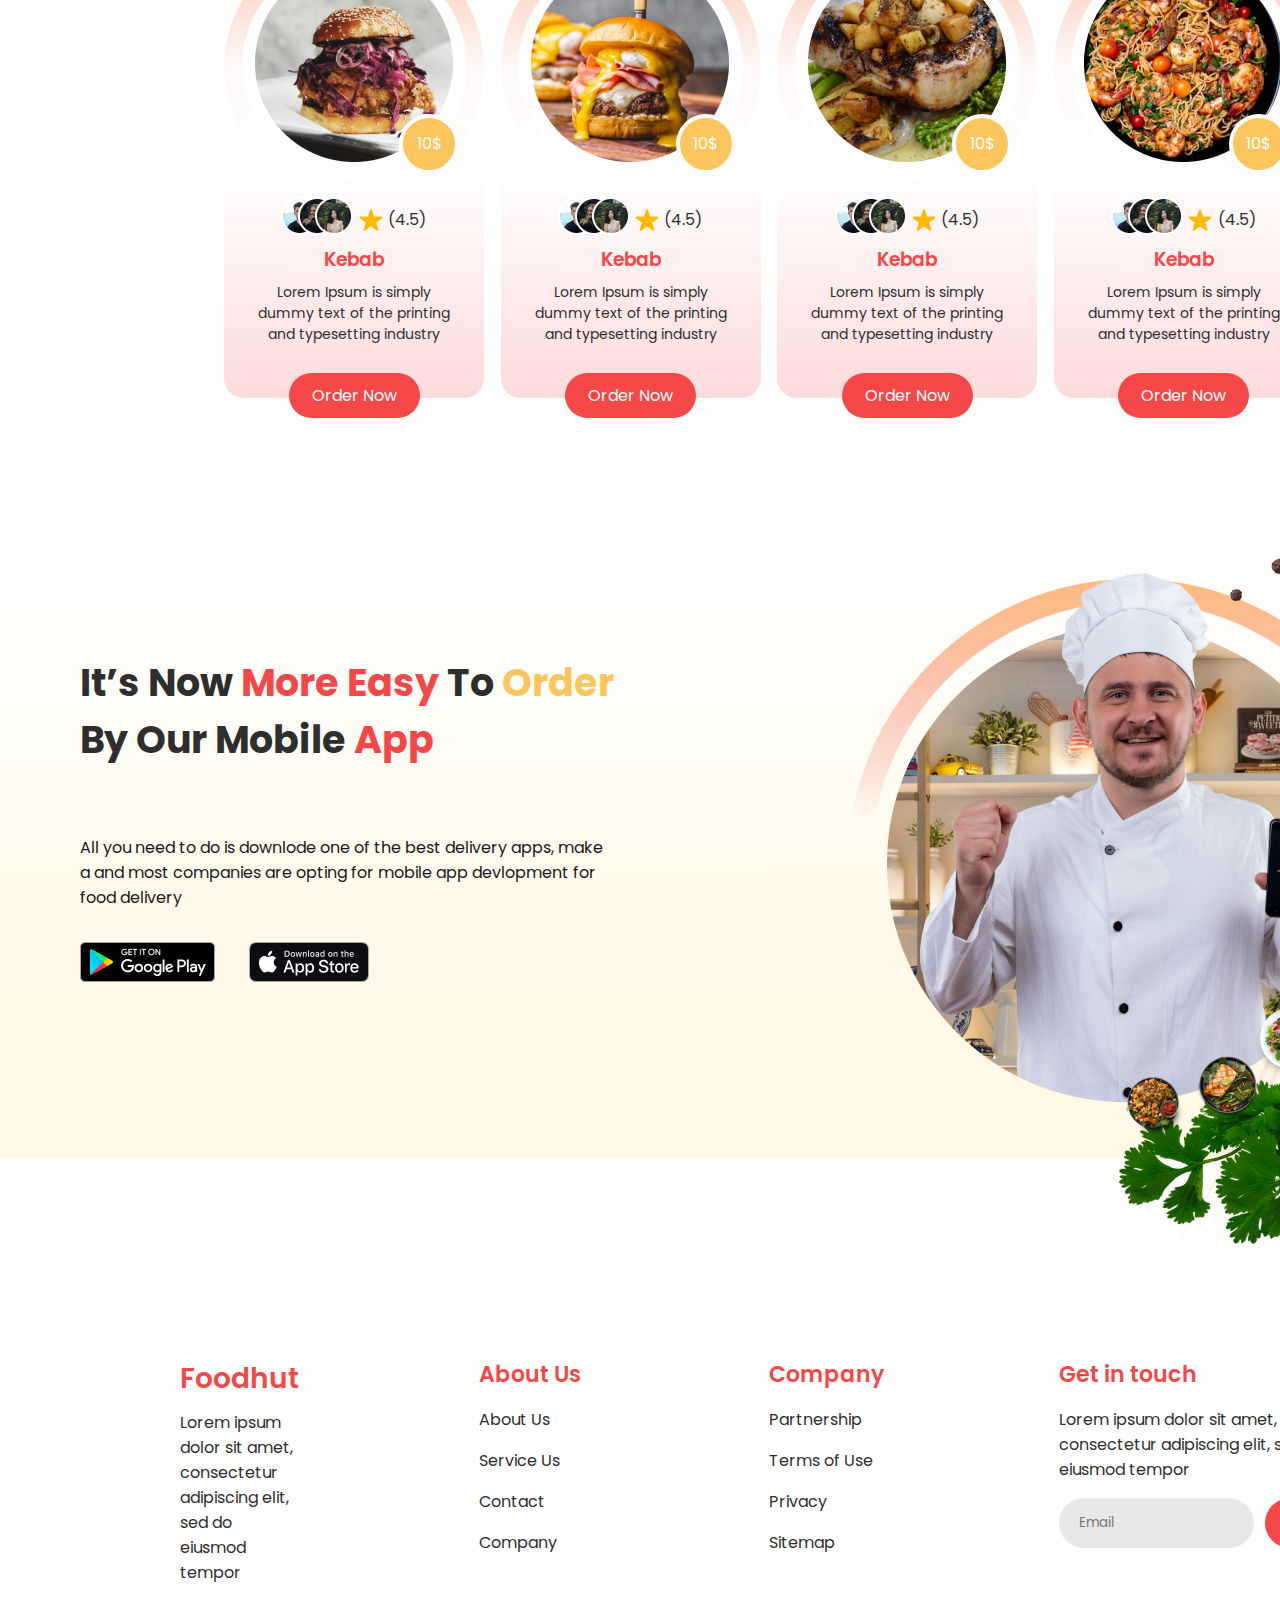
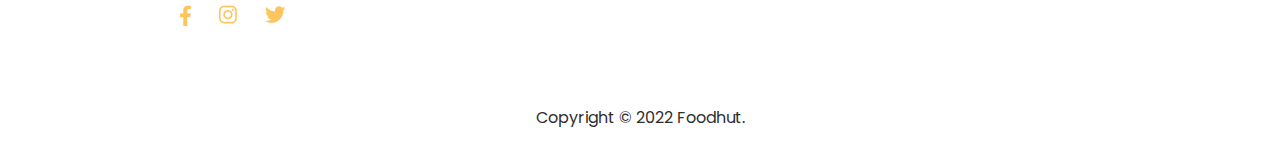
==== commit e203a223: "up" ====
--- a/Senai-main/Senai-main/Food-Hut-main/index.html
+++ b/Senai-main/Senai-main/Food-Hut-main/index.html
@@ -27,7 +27,7 @@
 
     <main>
         <section class="main_1">
-            <div>
+            <div class="esquerda">
                 <div class="heart">
                     <img src="assets/image/heart.png" alt="">
                     <span> People Trust us </span>
@@ -37,11 +37,11 @@
                 <div class="search"><input type="search" name="" id="pesquisa" placeholder="Search food"><img class="yellow_search"src="assets/image/search.png" alt=""></div>
                 <div class="two_buttons">
                     <input class="button" type="button" value="Download App">
-                    <button class="video"><img src="assets/image/button_play.png" alt="">Watch Video</button>
+                    <button class="video"><img src="assets/image/button_play.png" alt=""><span>Watch Video</span></button>
                 </div>
             </div>
             <div class="mulher">
-                <img src="assets/image/mulher.png" alt="">
+                <img src="./assets/image/mulher.png" alt="">
                 <img id="flecha1" src="assets/image/flecha.svg" alt="">
             </div>
             
--- a/Senai-main/Senai-main/Food-Hut-main/assets/css/principal.css
+++ b/Senai-main/Senai-main/Food-Hut-main/assets/css/principal.css
@@ -1,4 +1,6 @@
 @import url('https://fonts.googleapis.com/css2?family=Poppins:ital,wght@0,100;0,200;0,300;0,400;0,500;0,600;0,700;0,800;0,900;1,100;1,200;1,300;1,400;1,500;1,600;1,700;1,800;1,900&display=swap');
+
+
 * {
     padding: 0;
     margin: 0;
@@ -12,35 +14,30 @@
     display: flex;
     align-items: center;
     justify-content: space-between;
-}
-
-header .img {
-    margin-right: 16.8rem;
-    margin-top: 2rem;
-    margin-left: 4.375rem;
+    padding: 1% 8%; 
 }
 
 nav {
     display: flex;
-    margin-right: 3.8rem;
+    justify-content:center;
+    width: 65%;
 }
 
 nav a {
-    margin-top: 3rem;
     color: #000;
-    text-decoration: dashed;
-    margin-right: 1.5rem;
-    margin-left: 2rem;
-    display: flex;
-    flex-direction: row;
-    align-items: flex-start;
-    padding: 0px;
-    gap: 50px;
+    display: flex;
+    align-items: center;
+    text-decoration: none;
+    margin-inline: auto;
+}
+
+#hamburguer {
+    display: none;
 }
 
 #button_header {
-    margin-top: 2.3rem;
     margin-left: 6rem;
+    margin-right: 0.5%;
 }
 
 .button {
@@ -59,8 +56,9 @@
 .main_1 {
     margin-top: 1.5rem;
     display: flex;
-    justify-content: space-around;
-    align-items: center;
+    justify-content: space-between;
+    align-items: center;
+    padding: 0 8%;
 }
 
 .heart {
@@ -75,11 +73,10 @@
     gap: 5px;
 }
 
-.titulo {
-    font-size: 58px;
-    width: 530px;
-    height: 156px;
-    line-height: 78px;
+.esquerda .titulo {
+    font-size: 3.5rem;
+    max-width: 80%;
+    height: auto;
     font-weight: 600;
 }
 
@@ -94,8 +91,8 @@
 }
 
 .main_1 p {
-    margin-top: 20px;
-    width: 500px;
+    margin-top: 2%;
+    max-width: 60%;
     font-size: 20px;
     color: #191919;
 }
@@ -106,7 +103,7 @@
     width: 470px;
     height: 54px;
     padding-left: 20px;
-    background-image: url('/Food-Hut-main/assets/image/blacksearch.png');
+    background-image: url('../image/blacksearch.png');
     background-repeat: no-repeat;
     background-position: 20px center;
     padding-left: 50px;
@@ -115,8 +112,7 @@
 .search {
     margin-top: 1.5rem;
     display: flex;
-    align-items: center;
-  
+    align-items: center; 
 }
 
 .yellow_search {
@@ -128,6 +124,7 @@
     align-items: center;
     gap: 1.5rem;
     margin-top: 1.5rem;
+    gap: 1%;
 }
 
 .video {
@@ -136,23 +133,39 @@
     background: none;
     border: none;
     cursor: pointer;
-    gap: 1rem;
+    justify-content: center;
+    min-width: 30%;
 }
 
 .video img {
-    height: 52px;
     box-shadow: 0 15px 30px rgba(223, 105, 81, 0.3);
     border-radius: 100%;
 }
 
+.video span {
+    margin-left: 7%;
+}
+
 .mulher {
-    margin-bottom: 1.5rem;
-    width: 699px;
-    height: 684px;
-}
+    display: flex;
+    align-items: flex-start;
+    min-width: 50%;
+}
+
+.mulher img {
+    max-width: 100%;
+    height: auto;
+}
+
+ #flecha1 {
+    position: relative;
+    display: flex;
+    right: 16%;
+    height: auto;
+} 
 
 .main_2 {
-    margin-top: 4rem;
+    margin-top: 4%;
 }
 
 .main_2 .red_color {
@@ -577,4 +590,54 @@
     font-weight: 400;
     font-size: 16px;
     
-}+}
+
+@media screen and (max-width: 1024px) {
+    header nav {
+        display: none;
+    }
+
+    .main_1 {
+        flex-wrap: wrap-reverse;
+        padding: 0 3%;
+    }
+
+    #hamburguer {
+        display: inline;
+    }
+
+    .esquerda {
+        margin-top: 10%; 
+        padding: 0 3%;
+    }
+
+    .esquerda > * {
+        padding: 0.7% 0.3%;
+    }
+
+    .titulo  {
+        line-height: 130%;
+        min-width: 90%;
+        font-size: 3rem !important;
+        font-weight: 750!important;
+    }
+
+    .heart {
+        margin-bottom: 3%;
+        padding: 1%;
+    }
+
+    .esquerda p {
+        min-width: 90%;
+        font-size: 19px;
+    }
+
+    
+    .pratos .prato:nth-child(n+2) {
+        display: none;
+    }
+
+
+}
+
+@media screen and (min-width: 1025px) {}
